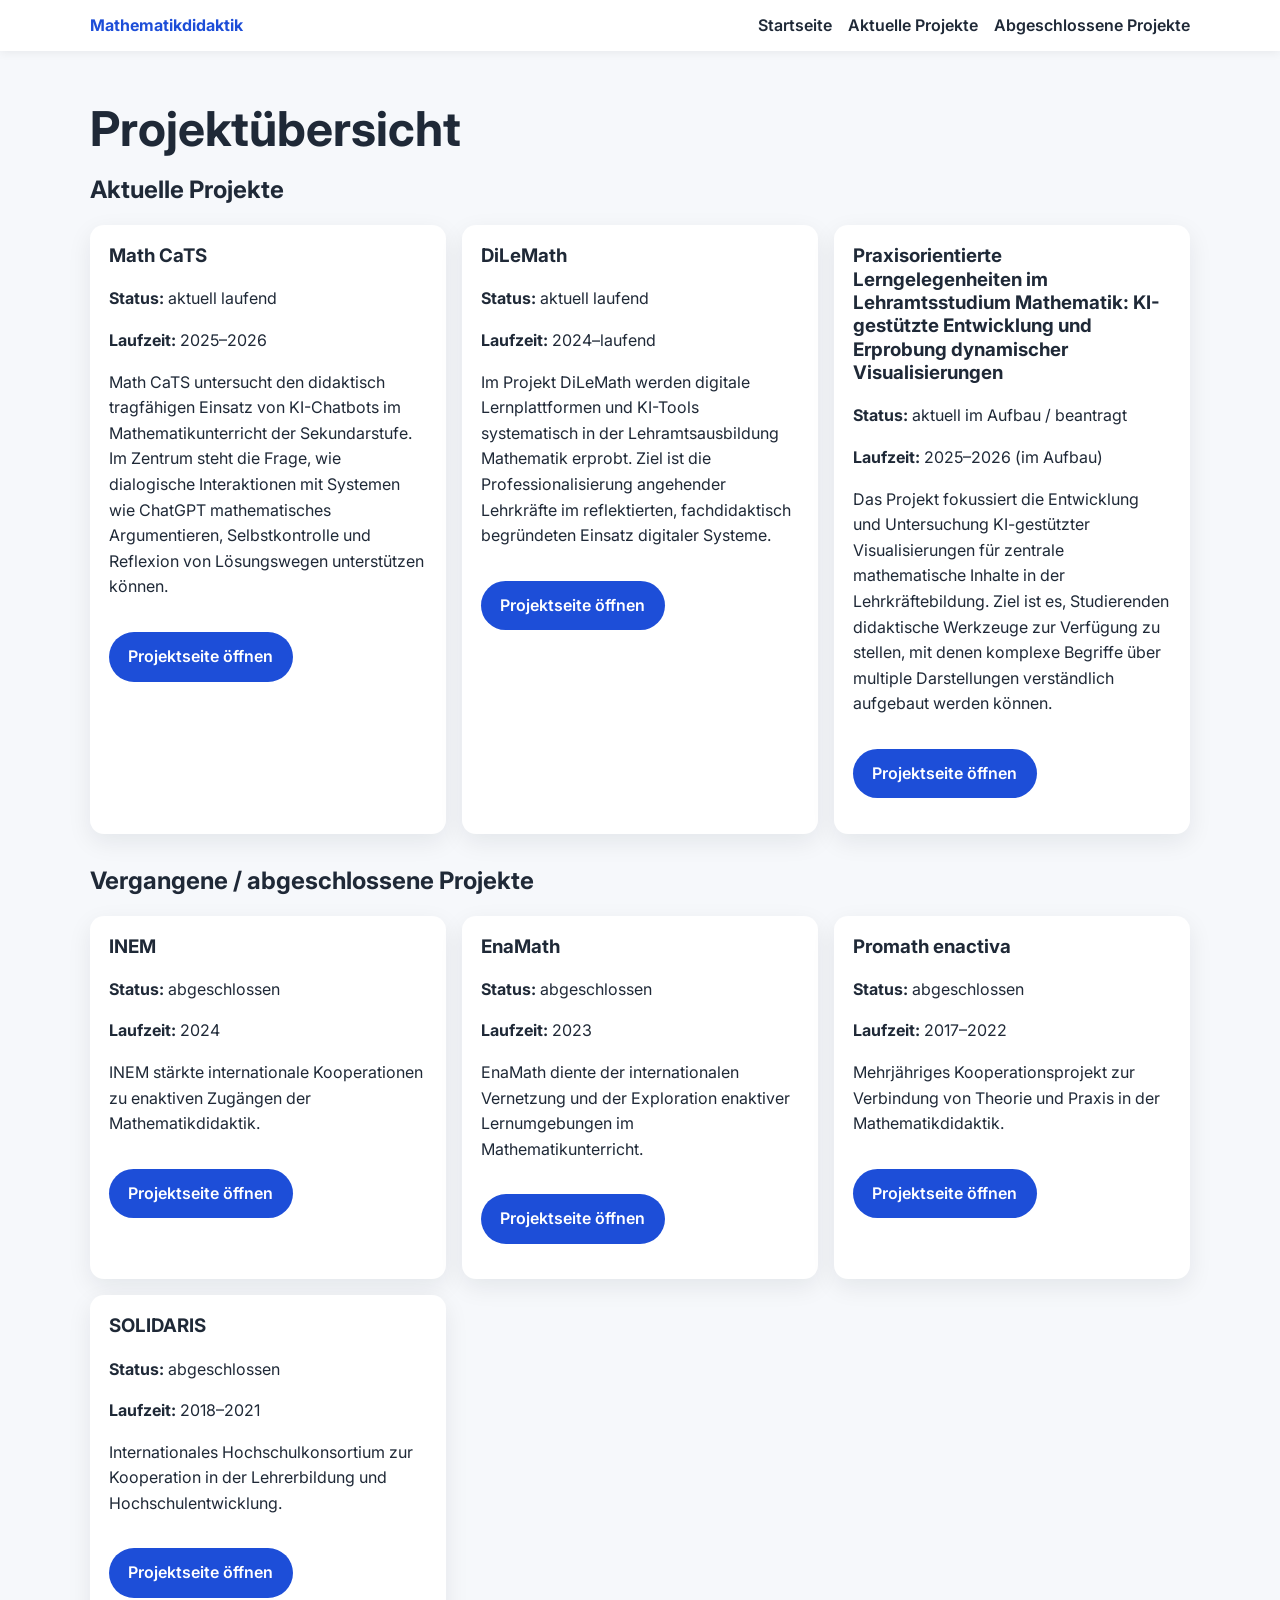
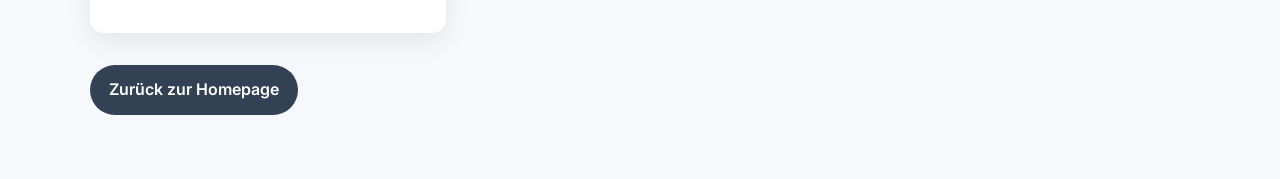
==== projects.html @ 08a0858c "Strukturiere Projekte in eigene Seiten mit verbesserter Navigation" ====
<!DOCTYPE html>
<html lang="de">
  <head>
    <meta charset="UTF-8" />
    <meta name="viewport" content="width=device-width, initial-scale=1.0" />
    <title>Projektübersicht | Dr. Valentin Katter</title>
    <link rel="preconnect" href="https://fonts.googleapis.com" />
    <link rel="preconnect" href="https://fonts.gstatic.com" crossorigin />
    <link href="https://fonts.googleapis.com/css2?family=Inter:wght@400;600;700&display=swap" rel="stylesheet" />
    <link rel="stylesheet" href="styles.css" />
  </head>
  <body>
    <header class="site-header">
      <div class="container nav-wrap">
        <div class="brand">Mathematikdidaktik</div>
        <nav>
          <ul class="nav-links">
            <li><a href="index.html">Startseite</a></li>
            <li><a href="#aktuell">Aktuelle Projekte</a></li>
            <li><a href="#abgeschlossen">Abgeschlossene Projekte</a></li>
          </ul>
        </nav>
      </div>
    </header>

    <main class="section">
      <div class="container">
        <h1>Projektübersicht</h1>
        <h2 id="aktuell">Aktuelle Projekte</h2>
        <div class="card-grid">
            <article class="card">
              <h3>Math CaTS</h3>
              <p><strong>Status:</strong> aktuell laufend</p>
              <p><strong>Laufzeit:</strong> 2025–2026</p>
              <p>Math CaTS untersucht den didaktisch tragfähigen Einsatz von KI-Chatbots im Mathematikunterricht der Sekundarstufe. Im Zentrum steht die Frage, wie dialogische Interaktionen mit Systemen wie ChatGPT mathematisches Argumentieren, Selbstkontrolle und Reflexion von Lösungswegen unterstützen können.</p>
              <p><a class="btn" href="projects/math-cats.html">Projektseite öffnen</a></p>
            </article>

            <article class="card">
              <h3>DiLeMath</h3>
              <p><strong>Status:</strong> aktuell laufend</p>
              <p><strong>Laufzeit:</strong> 2024–laufend</p>
              <p>Im Projekt DiLeMath werden digitale Lernplattformen und KI-Tools systematisch in der Lehramtsausbildung Mathematik erprobt. Ziel ist die Professionalisierung angehender Lehrkräfte im reflektierten, fachdidaktisch begründeten Einsatz digitaler Systeme.</p>
              <p><a class="btn" href="projects/dilemath.html">Projektseite öffnen</a></p>
            </article>

            <article class="card">
              <h3>Praxisorientierte Lerngelegenheiten im Lehramtsstudium Mathematik: KI-gestützte Entwicklung und Erprobung dynamischer Visualisierungen</h3>
              <p><strong>Status:</strong> aktuell im Aufbau / beantragt</p>
              <p><strong>Laufzeit:</strong> 2025–2026 (im Aufbau)</p>
              <p>Das Projekt fokussiert die Entwicklung und Untersuchung KI-gestützter Visualisierungen für zentrale mathematische Inhalte in der Lehrkräftebildung. Ziel ist es, Studierenden didaktische Werkzeuge zur Verfügung zu stellen, mit denen komplexe Begriffe über multiple Darstellungen verständlich aufgebaut werden können.</p>
              <p><a class="btn" href="projects/qf-visualisierung.html">Projektseite öffnen</a></p>
            </article>
        </div>

        <h2 id="abgeschlossen" class="section-subtitle">Vergangene / abgeschlossene Projekte</h2>
        <div class="card-grid">

            <article class="card">
              <h3>INEM</h3>
              <p><strong>Status:</strong> abgeschlossen</p>
              <p><strong>Laufzeit:</strong> 2024</p>
              <p>INEM stärkte internationale Kooperationen zu enaktiven Zugängen der Mathematikdidaktik.</p>
              <p><a class="btn" href="projects/inem.html">Projektseite öffnen</a></p>
            </article>

            <article class="card">
              <h3>EnaMath</h3>
              <p><strong>Status:</strong> abgeschlossen</p>
              <p><strong>Laufzeit:</strong> 2023</p>
              <p>EnaMath diente der internationalen Vernetzung und der Exploration enaktiver Lernumgebungen im Mathematikunterricht.</p>
              <p><a class="btn" href="projects/enamath.html">Projektseite öffnen</a></p>
            </article>

            <article class="card">
              <h3>Promath enactiva</h3>
              <p><strong>Status:</strong> abgeschlossen</p>
              <p><strong>Laufzeit:</strong> 2017–2022</p>
              <p>Mehrjähriges Kooperationsprojekt zur Verbindung von Theorie und Praxis in der Mathematikdidaktik.</p>
              <p><a class="btn" href="projects/promath-enactiva.html">Projektseite öffnen</a></p>
            </article>

            <article class="card">
              <h3>SOLIDARIS</h3>
              <p><strong>Status:</strong> abgeschlossen</p>
              <p><strong>Laufzeit:</strong> 2018–2021</p>
              <p>Internationales Hochschulkonsortium zur Kooperation in der Lehrerbildung und Hochschulentwicklung.</p>
              <p><a class="btn" href="projects/solidaris.html">Projektseite öffnen</a></p>
            </article>
        </div>
        <p><a class="btn btn-secondary" href="index.html#projekte">Zurück zur Homepage</a></p>
      </div>
    </main>
  </body>
</html>
---- styles.css ----
:root {
  --bg: #f6f8fb;
  --text: #1f2937;
  --primary: #1d4ed8;
  --card: #ffffff;
  --muted: #4b5563;
}

* {
  box-sizing: border-box;
}

body {
  margin: 0;
  font-family: "Inter", system-ui, -apple-system, BlinkMacSystemFont, "Segoe UI", sans-serif;
  line-height: 1.6;
  color: var(--text);
  background: var(--bg);
}

.container {
  width: min(1100px, 92%);
  margin: 0 auto;
}

.site-header {
  position: sticky;
  top: 0;
  background: #fff;
  box-shadow: 0 1px 10px rgba(0, 0, 0, 0.07);
  z-index: 10;
}

.nav-wrap {
  display: flex;
  justify-content: space-between;
  align-items: center;
  padding: 0.8rem 0;
}

.brand {
  font-weight: 700;
  color: var(--primary);
}

.nav-links {
  list-style: none;
  display: flex;
  gap: 1rem;
  margin: 0;
  padding: 0;
}

.nav-links a {
  text-decoration: none;
  color: var(--text);
  font-weight: 600;
}

.hero {
  padding: 4rem 0 3rem;
  background: linear-gradient(135deg, #dbeafe 0%, #eff6ff 60%, #f8fafc 100%);
}

.hero-grid {
  display: grid;
  grid-template-columns: 1.5fr 1fr;
  gap: 2rem;
  align-items: center;
}

.tag {
  color: var(--primary);
  font-weight: 700;
  margin-bottom: 0.5rem;
}

h1,
h2,
h3,
h4 {
  line-height: 1.25;
  margin-top: 0;
}

h1 {
  font-size: clamp(2rem, 4vw, 3rem);
  margin-bottom: 1rem;
}

.hero-card,
.card,
.member {
  background: var(--card);
  border-radius: 14px;
  padding: 1.2rem;
  box-shadow: 0 8px 24px rgba(15, 23, 42, 0.08);
}

.hero-card ul {
  margin: 0;
  padding-left: 1.2rem;
}

.portrait {
  width: 180px;
  height: 180px;
  border-radius: 50%;
  object-fit: cover;
  object-position: center top;
  border: 4px solid #dbeafe;
  display: block;
  margin: 0 auto 1rem;
}

.btn {
  display: inline-block;
  margin-top: 1rem;
  text-decoration: none;
  background: var(--primary);
  color: white;
  font-weight: 600;
  padding: 0.75rem 1.2rem;
  border-radius: 999px;
}

.btn-secondary {
  background: #334155;
}

.section {
  padding: 3rem 0;
}

.alt {
  background: #eef2ff;
}

.card-grid,
.team-grid {
  display: grid;
  grid-template-columns: repeat(3, minmax(0, 1fr));
  gap: 1rem;
}

.detail-card {
  margin-bottom: 1rem;
}

.section-subtitle {
  margin-top: 2rem;
}

.list {
  padding-left: 1.2rem;
}

.publication-list li {
  margin-bottom: 0.55rem;
}

.site-footer {
  background: #111827;
  color: #e5e7eb;
  text-align: center;
  padding: 1.2rem 0;
}

@media (max-width: 900px) {
  .hero-grid,
  .card-grid,
  .team-grid,
  .project-layout {
    grid-template-columns: 1fr;
  }

  .nav-links {
    flex-wrap: wrap;
    justify-content: flex-end;
  }
}


.project-layout {
  display: grid;
  grid-template-columns: 320px 1fr;
  gap: 1rem;
  align-items: start;
}

.project-sidebar {
  position: sticky;
  top: 5.5rem;
}

.compact-list {
  margin: 0;
  padding-left: 1rem;
}

.compact-list li {
  margin-bottom: 0.5rem;
}

.compact-list a {
  color: var(--text);
  text-decoration: none;
}

.compact-list a:hover {
  text-decoration: underline;
}

.project-content h1 {
  font-size: clamp(1.6rem, 3vw, 2.2rem);
}
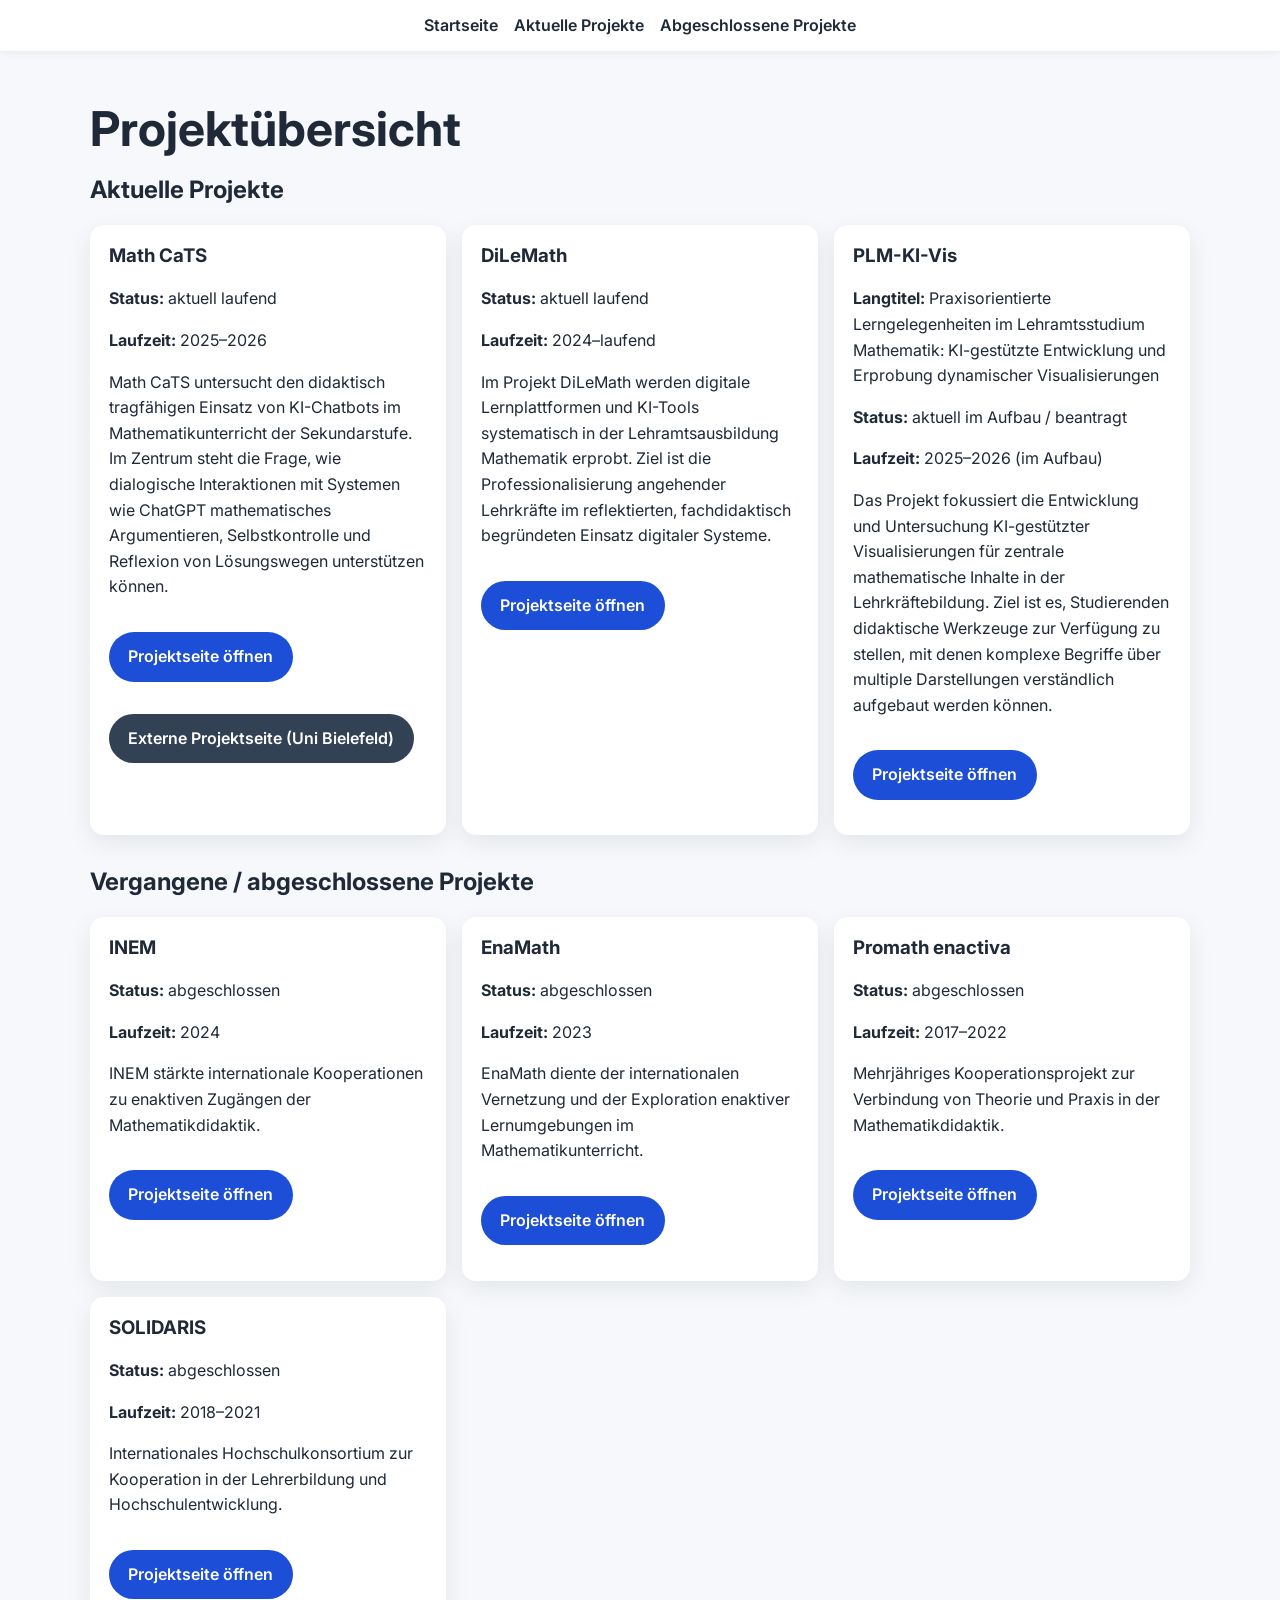
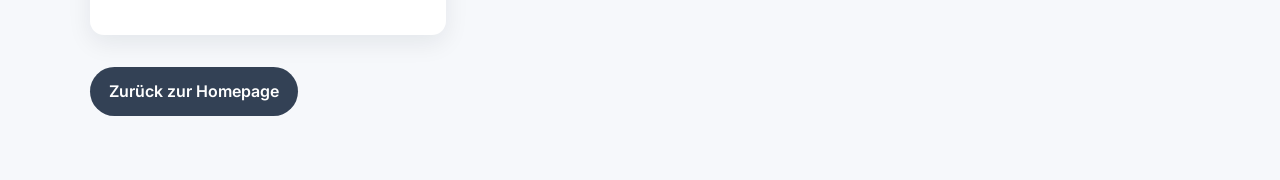
==== commit f9aee52b: "Aktualisiere Lehrveranstaltungen und Projektnavigation" ====
--- a/projects.html
+++ b/projects.html
@@ -12,7 +12,6 @@
   <body>
     <header class="site-header">
       <div class="container nav-wrap">
-        <div class="brand">Mathematikdidaktik</div>
         <nav>
           <ul class="nav-links">
             <li><a href="index.html">Startseite</a></li>
@@ -34,6 +33,7 @@
               <p><strong>Laufzeit:</strong> 2025–2026</p>
               <p>Math CaTS untersucht den didaktisch tragfähigen Einsatz von KI-Chatbots im Mathematikunterricht der Sekundarstufe. Im Zentrum steht die Frage, wie dialogische Interaktionen mit Systemen wie ChatGPT mathematisches Argumentieren, Selbstkontrolle und Reflexion von Lösungswegen unterstützen können.</p>
               <p><a class="btn" href="projects/math-cats.html">Projektseite öffnen</a></p>
+              <p><a class="btn btn-secondary" href="https://www.uni-bielefeld.de/fakultaeten/psychologie/abteilung/arbeitseinheiten/16/projekte/laufende/cats/" target="_blank" rel="noopener noreferrer">Externe Projektseite (Uni Bielefeld)</a></p>
             </article>
 
             <article class="card">
@@ -45,7 +45,8 @@
             </article>
 
             <article class="card">
-              <h3>Praxisorientierte Lerngelegenheiten im Lehramtsstudium Mathematik: KI-gestützte Entwicklung und Erprobung dynamischer Visualisierungen</h3>
+              <h3>PLM-KI-Vis</h3>
+              <p><strong>Langtitel:</strong> Praxisorientierte Lerngelegenheiten im Lehramtsstudium Mathematik: KI-gestützte Entwicklung und Erprobung dynamischer Visualisierungen</p>
               <p><strong>Status:</strong> aktuell im Aufbau / beantragt</p>
               <p><strong>Laufzeit:</strong> 2025–2026 (im Aufbau)</p>
               <p>Das Projekt fokussiert die Entwicklung und Untersuchung KI-gestützter Visualisierungen für zentrale mathematische Inhalte in der Lehrkräftebildung. Ziel ist es, Studierenden didaktische Werkzeuge zur Verfügung zu stellen, mit denen komplexe Begriffe über multiple Darstellungen verständlich aufgebaut werden können.</p>
--- a/styles.css
+++ b/styles.css
@@ -10,6 +10,10 @@
   box-sizing: border-box;
 }
 
+html {
+  scroll-padding-top: 5.5rem;
+}
+
 body {
   margin: 0;
   font-family: "Inter", system-ui, -apple-system, BlinkMacSystemFont, "Segoe UI", sans-serif;
@@ -33,14 +37,9 @@
 
 .nav-wrap {
   display: flex;
-  justify-content: space-between;
+  justify-content: center;
   align-items: center;
   padding: 0.8rem 0;
-}
-
-.brand {
-  font-weight: 700;
-  color: var(--primary);
 }
 
 .nav-links {
@@ -49,6 +48,7 @@
   gap: 1rem;
   margin: 0;
   padding: 0;
+  justify-content: center;
 }
 
 .nav-links a {
@@ -130,6 +130,36 @@
 
 .section {
   padding: 3rem 0;
+  scroll-margin-top: 5.5rem;
+}
+
+.table-wrap {
+  overflow-x: auto;
+}
+
+.cv-table {
+  width: 100%;
+  border-collapse: collapse;
+  background: var(--card);
+  border-radius: 14px;
+  overflow: hidden;
+  box-shadow: 0 8px 24px rgba(15, 23, 42, 0.08);
+}
+
+.cv-table th,
+.cv-table td {
+  text-align: left;
+  padding: 0.9rem 1rem;
+  border-bottom: 1px solid #e5e7eb;
+  vertical-align: top;
+}
+
+.cv-table th {
+  background: #dbeafe;
+}
+
+.cv-table tbody tr:last-child td {
+  border-bottom: none;
 }
 
 .alt {
@@ -176,7 +206,34 @@
 
   .nav-links {
     flex-wrap: wrap;
-    justify-content: flex-end;
+    justify-content: center;
+    gap: 0.55rem 0.9rem;
+    font-size: 0.95rem;
+  }
+}
+
+@media (max-width: 640px) {
+  html {
+    scroll-padding-top: 7.75rem;
+  }
+
+  .section {
+    scroll-margin-top: 7.75rem;
+  }
+
+  .nav-wrap {
+    padding: 0.6rem 0;
+  }
+
+  .nav-links {
+    font-size: 0.88rem;
+    gap: 0.45rem 0.7rem;
+  }
+
+  .cv-table th,
+  .cv-table td {
+    padding: 0.7rem 0.75rem;
+    font-size: 0.92rem;
   }
 }
 
@@ -198,6 +255,12 @@
   padding-left: 1rem;
 }
 
+.sidebar-heading {
+  margin: 1rem 0 0.35rem;
+  font-weight: 700;
+  color: var(--muted);
+}
+
 .compact-list li {
   margin-bottom: 0.5rem;
 }
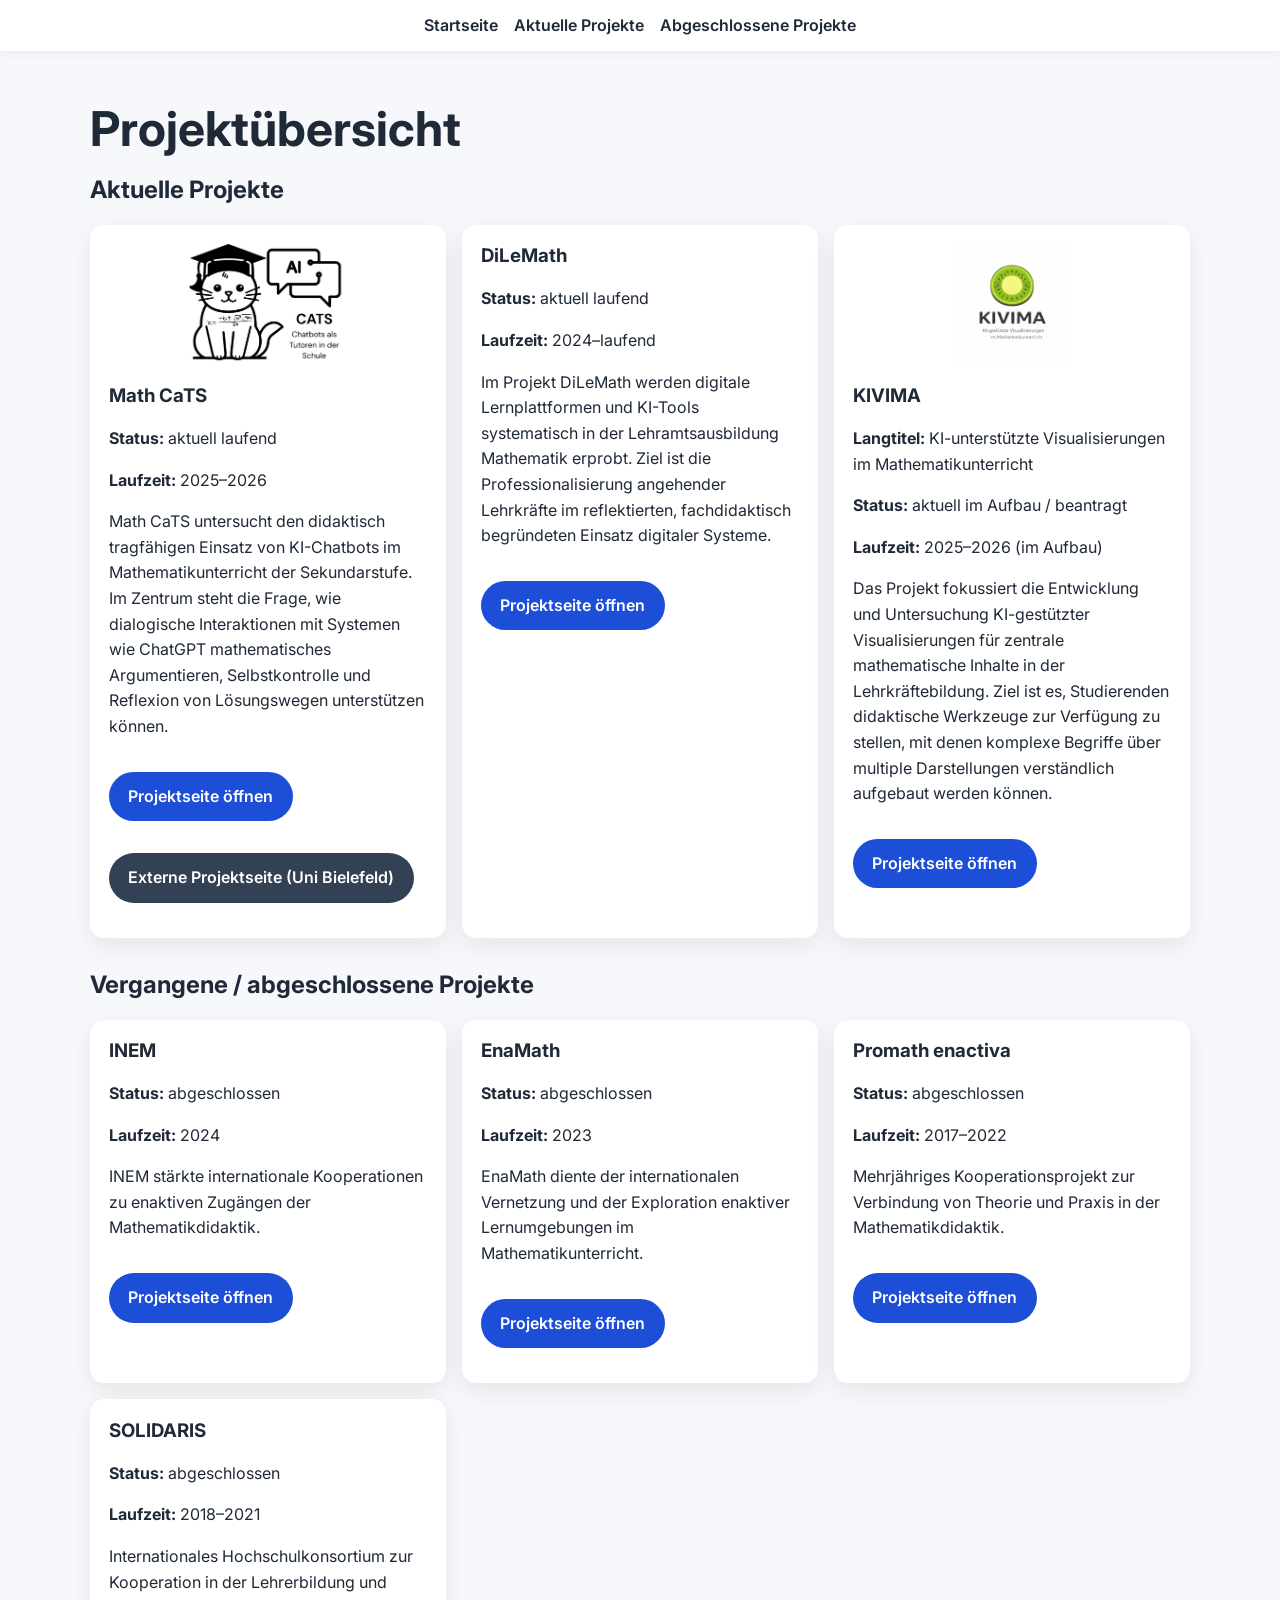
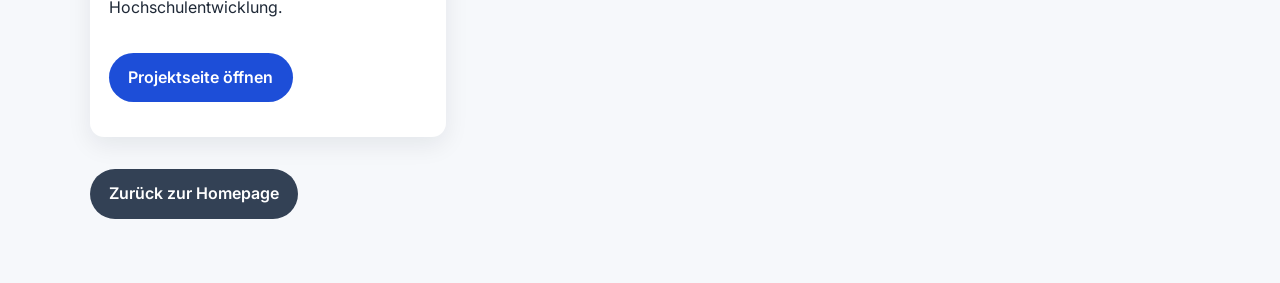
==== commit 0ad10f0f: "Remove added binary logo file and reuse existing Kivima_Logo asset" ====
--- a/projects.html
+++ b/projects.html
@@ -28,6 +28,7 @@
         <h2 id="aktuell">Aktuelle Projekte</h2>
         <div class="card-grid">
             <article class="card">
+              <img class="project-logo" src="projects/Math_CaTS/CATS_Logo.jpg" alt="Math CaTS Logo" />
               <h3>Math CaTS</h3>
               <p><strong>Status:</strong> aktuell laufend</p>
               <p><strong>Laufzeit:</strong> 2025–2026</p>
@@ -45,8 +46,9 @@
             </article>
 
             <article class="card">
-              <h3>PLM-KI-Vis</h3>
-              <p><strong>Langtitel:</strong> Praxisorientierte Lerngelegenheiten im Lehramtsstudium Mathematik: KI-gestützte Entwicklung und Erprobung dynamischer Visualisierungen</p>
+              <img class="project-logo" src="Kivima_Logo" alt="KIVIMA Logo" />
+              <h3>KIVIMA</h3>
+              <p><strong>Langtitel:</strong> KI-unterstützte Visualisierungen im Mathematikunterricht</p>
               <p><strong>Status:</strong> aktuell im Aufbau / beantragt</p>
               <p><strong>Laufzeit:</strong> 2025–2026 (im Aufbau)</p>
               <p>Das Projekt fokussiert die Entwicklung und Untersuchung KI-gestützter Visualisierungen für zentrale mathematische Inhalte in der Lehrkräftebildung. Ziel ist es, Studierenden didaktische Werkzeuge zur Verfügung zu stellen, mit denen komplexe Begriffe über multiple Darstellungen verständlich aufgebaut werden können.</p>
--- a/styles.css
+++ b/styles.css
@@ -177,6 +177,20 @@
   margin-bottom: 1rem;
 }
 
+.project-logo {
+  width: 100%;
+  max-height: 120px;
+  object-fit: contain;
+  border-radius: 10px;
+  background: #fff;
+  margin-bottom: 0.75rem;
+}
+
+.project-logo-large {
+  max-width: 380px;
+  max-height: 200px;
+}
+
 .section-subtitle {
   margin-top: 2rem;
 }
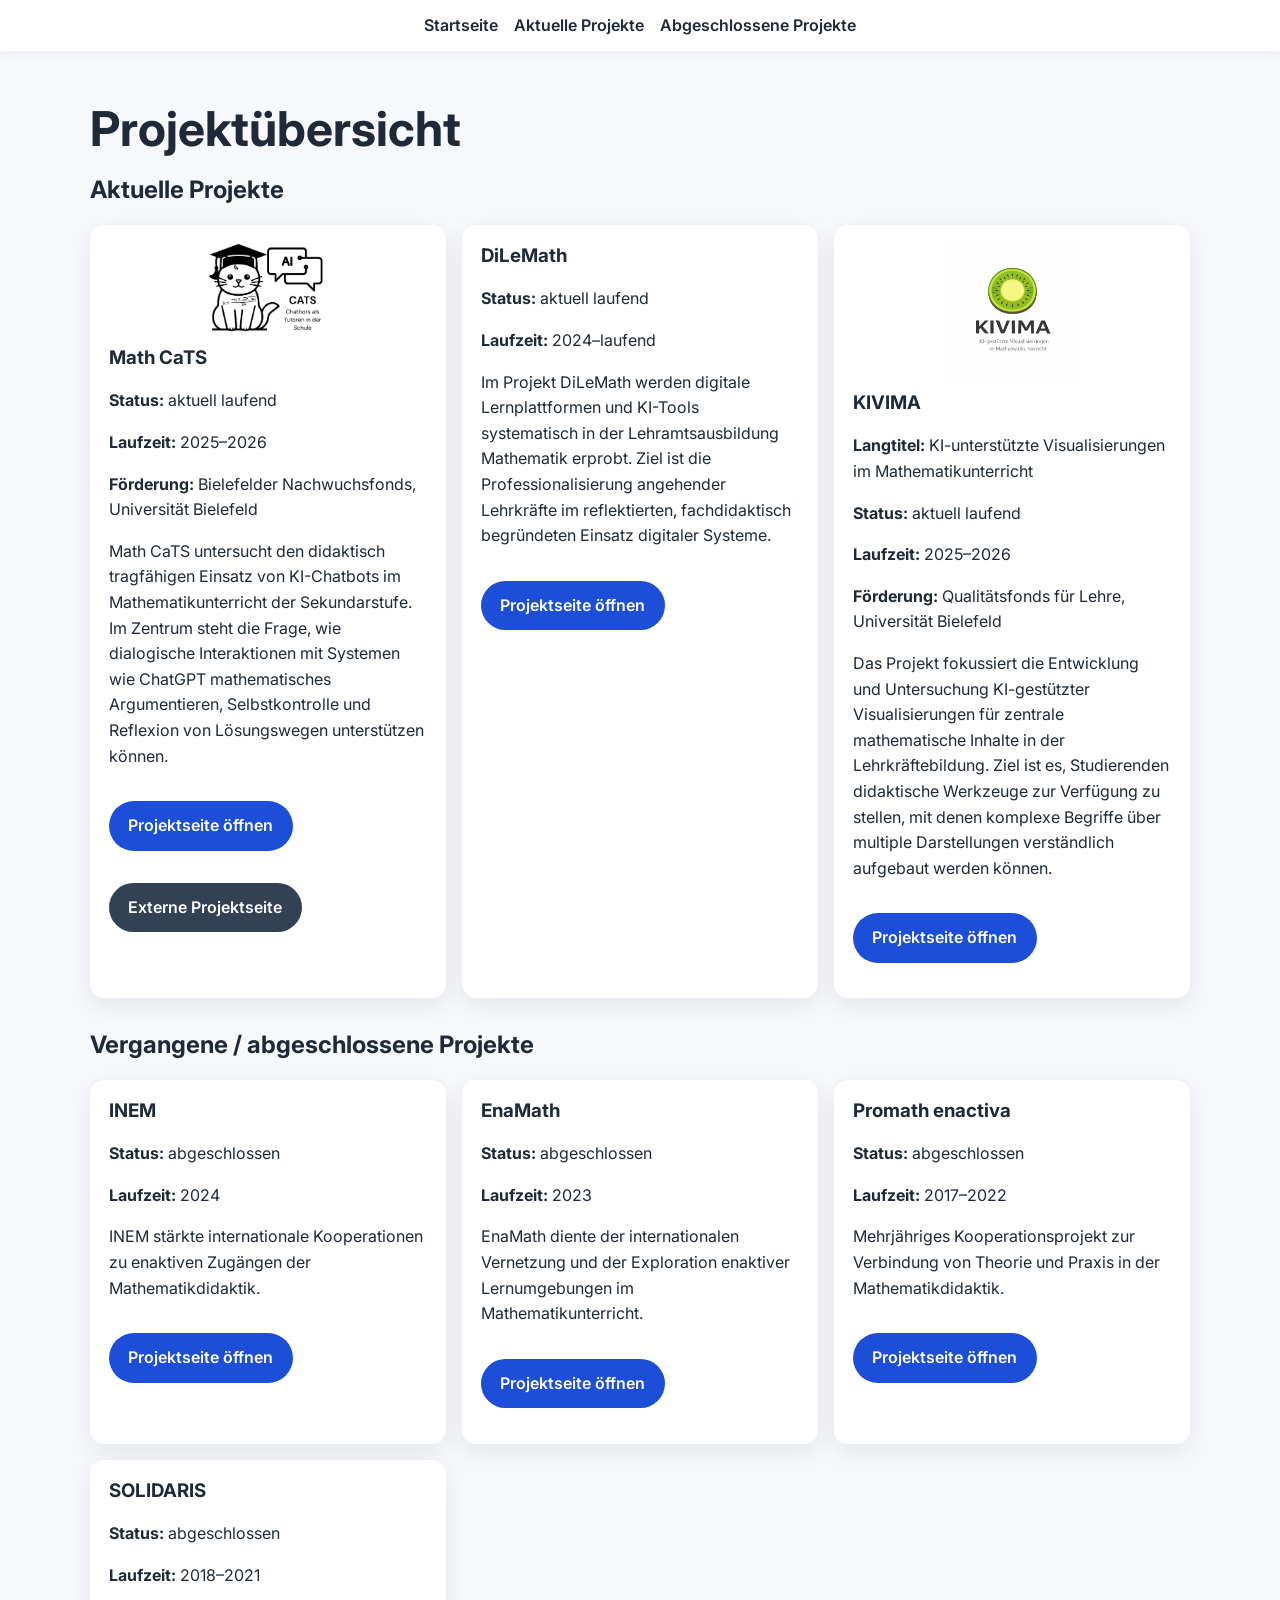
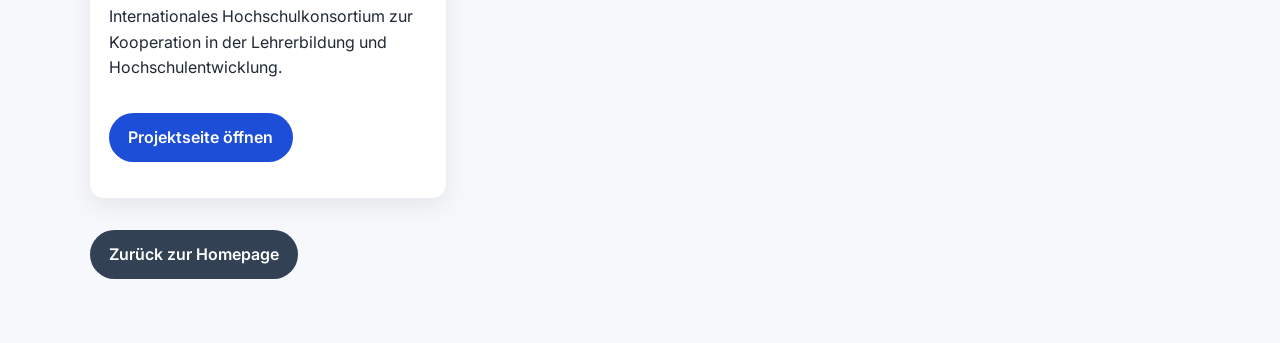
==== commit 6542e145: "Überarbeite Projektseiten und Profilangaben" ====
--- a/projects.html
+++ b/projects.html
@@ -32,9 +32,10 @@
               <h3>Math CaTS</h3>
               <p><strong>Status:</strong> aktuell laufend</p>
               <p><strong>Laufzeit:</strong> 2025–2026</p>
+              <p><strong>Förderung:</strong> Bielefelder Nachwuchsfonds, Universität Bielefeld</p>
               <p>Math CaTS untersucht den didaktisch tragfähigen Einsatz von KI-Chatbots im Mathematikunterricht der Sekundarstufe. Im Zentrum steht die Frage, wie dialogische Interaktionen mit Systemen wie ChatGPT mathematisches Argumentieren, Selbstkontrolle und Reflexion von Lösungswegen unterstützen können.</p>
               <p><a class="btn" href="projects/math-cats.html">Projektseite öffnen</a></p>
-              <p><a class="btn btn-secondary" href="https://www.uni-bielefeld.de/fakultaeten/psychologie/abteilung/arbeitseinheiten/16/projekte/laufende/cats/" target="_blank" rel="noopener noreferrer">Externe Projektseite (Uni Bielefeld)</a></p>
+              <p><a class="btn btn-secondary" href="https://trompetenmann-arch.github.io/vkatter/projects/math-cats.html" target="_blank" rel="noopener noreferrer">Externe Projektseite</a></p>
             </article>
 
             <article class="card">
@@ -46,11 +47,12 @@
             </article>
 
             <article class="card">
-              <img class="project-logo" src="Kivima_Logo" alt="KIVIMA Logo" />
+              <img class="project-logo kivima-logo" src="Kivima_Logo" alt="KIVIMA Logo" />
               <h3>KIVIMA</h3>
               <p><strong>Langtitel:</strong> KI-unterstützte Visualisierungen im Mathematikunterricht</p>
-              <p><strong>Status:</strong> aktuell im Aufbau / beantragt</p>
-              <p><strong>Laufzeit:</strong> 2025–2026 (im Aufbau)</p>
+              <p><strong>Status:</strong> aktuell laufend</p>
+              <p><strong>Laufzeit:</strong> 2025–2026</p>
+              <p><strong>Förderung:</strong> Qualitätsfonds für Lehre, Universität Bielefeld</p>
               <p>Das Projekt fokussiert die Entwicklung und Untersuchung KI-gestützter Visualisierungen für zentrale mathematische Inhalte in der Lehrkräftebildung. Ziel ist es, Studierenden didaktische Werkzeuge zur Verfügung zu stellen, mit denen komplexe Begriffe über multiple Darstellungen verständlich aufgebaut werden können.</p>
               <p><a class="btn" href="projects/qf-visualisierung.html">Projektseite öffnen</a></p>
             </article>
--- a/styles.css
+++ b/styles.css
@@ -178,17 +178,30 @@
 }
 
 .project-logo {
-  width: 100%;
-  max-height: 120px;
+  display: block;
+  width: min(100%, 180px);
+  max-height: 90px;
   object-fit: contain;
   border-radius: 10px;
   background: #fff;
-  margin-bottom: 0.75rem;
+  margin: 0 auto 0.75rem;
 }
 
 .project-logo-large {
-  max-width: 380px;
-  max-height: 200px;
+  width: min(100%, 280px);
+  max-height: 130px;
+  margin-bottom: 1rem;
+}
+
+
+.kivima-logo {
+  width: min(100%, 270px);
+  max-height: 135px;
+}
+
+.project-logo-large.kivima-logo {
+  width: min(100%, 420px);
+  max-height: 195px;
 }
 
 .section-subtitle {
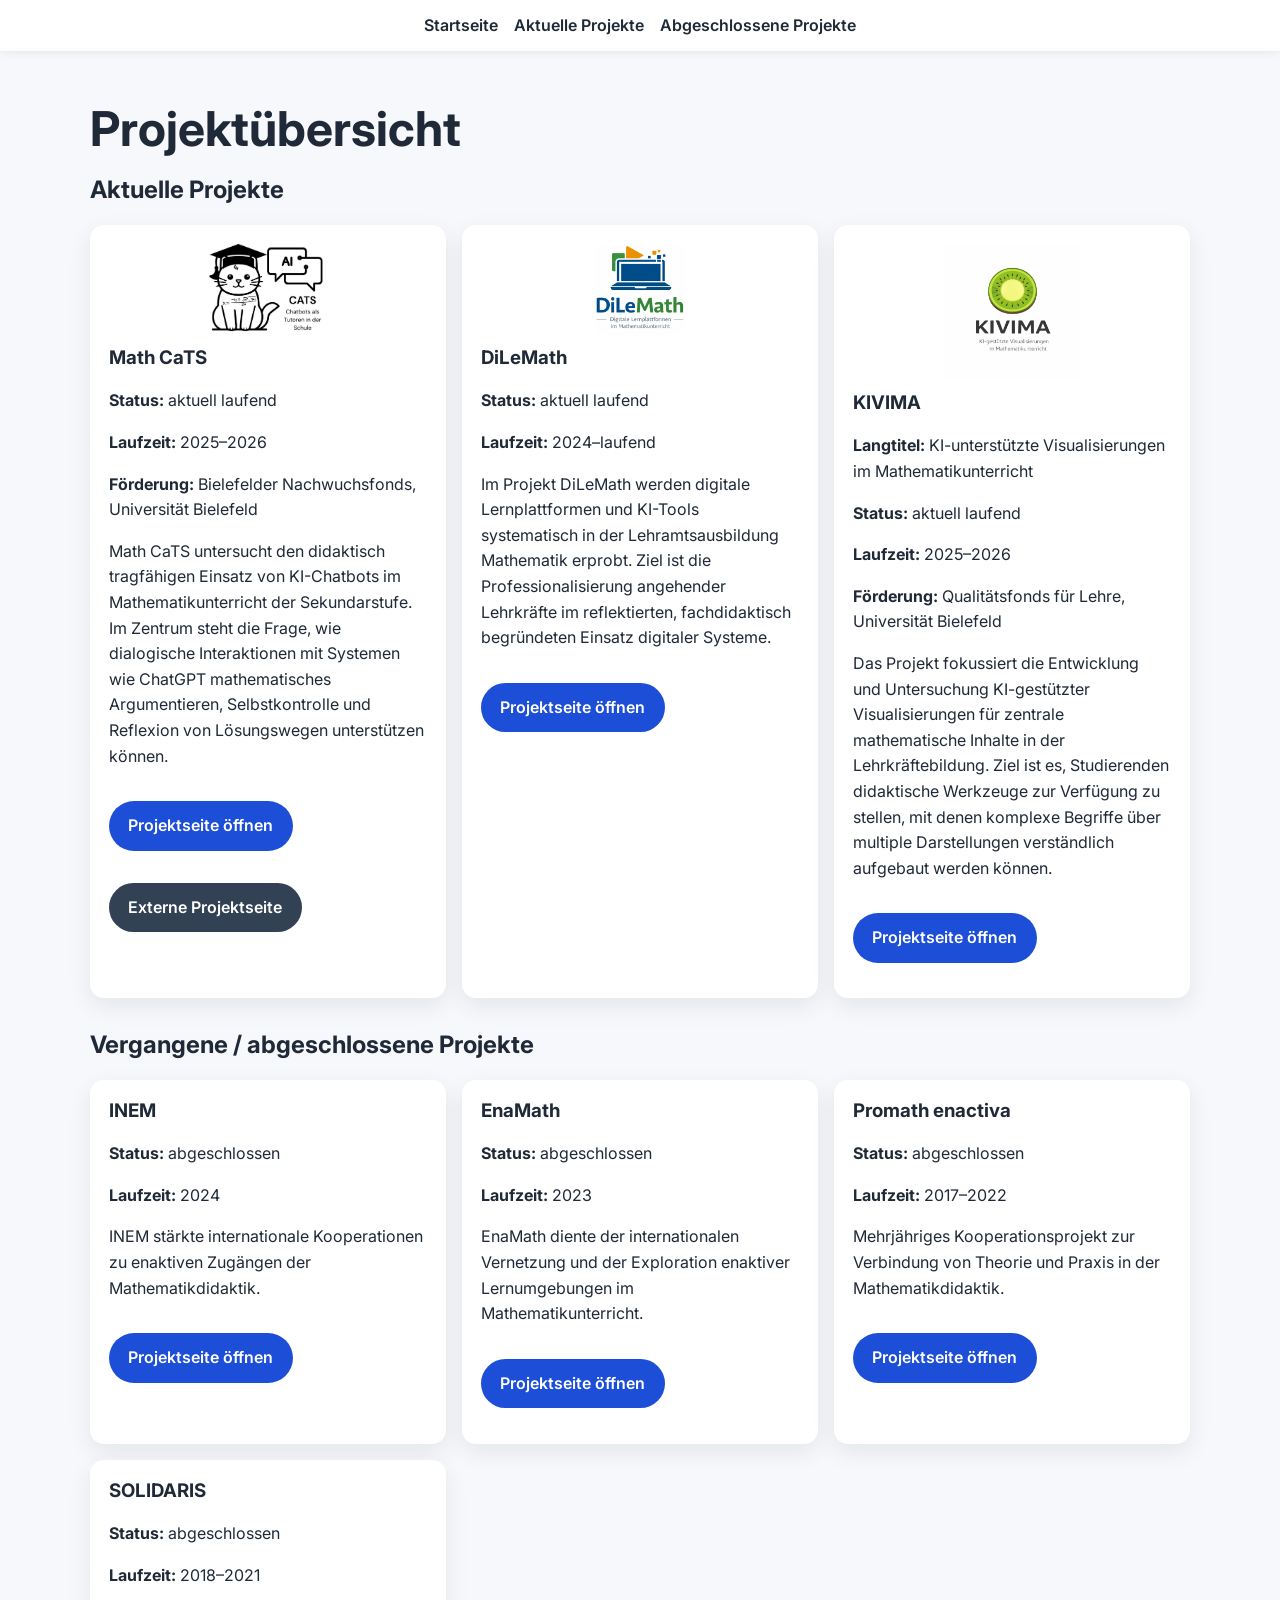
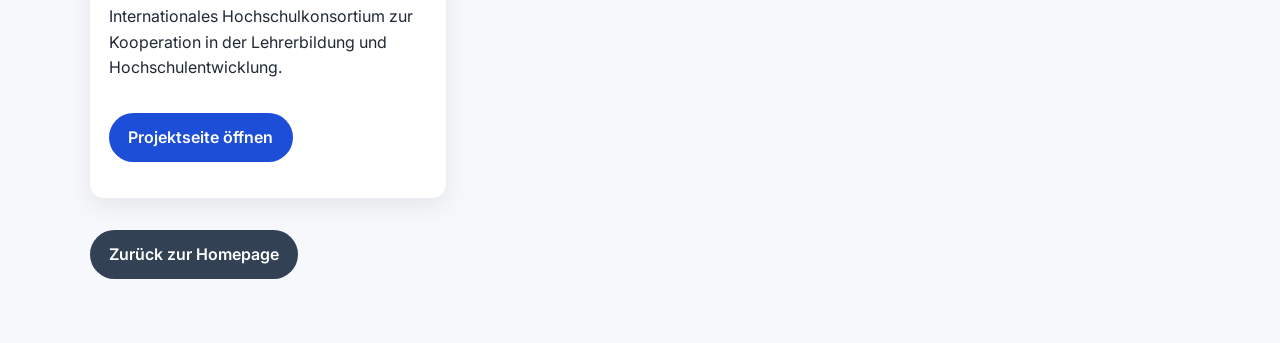
==== commit ce2745e2: "Add DiLeMath logos to project cards and detail page" ====
--- a/projects.html
+++ b/projects.html
@@ -39,6 +39,7 @@
             </article>
 
             <article class="card">
+              <img class="project-logo" src="projects/DiLeMath-Logo.png" alt="DiLeMath Logo" />
               <h3>DiLeMath</h3>
               <p><strong>Status:</strong> aktuell laufend</p>
               <p><strong>Laufzeit:</strong> 2024–laufend</p>
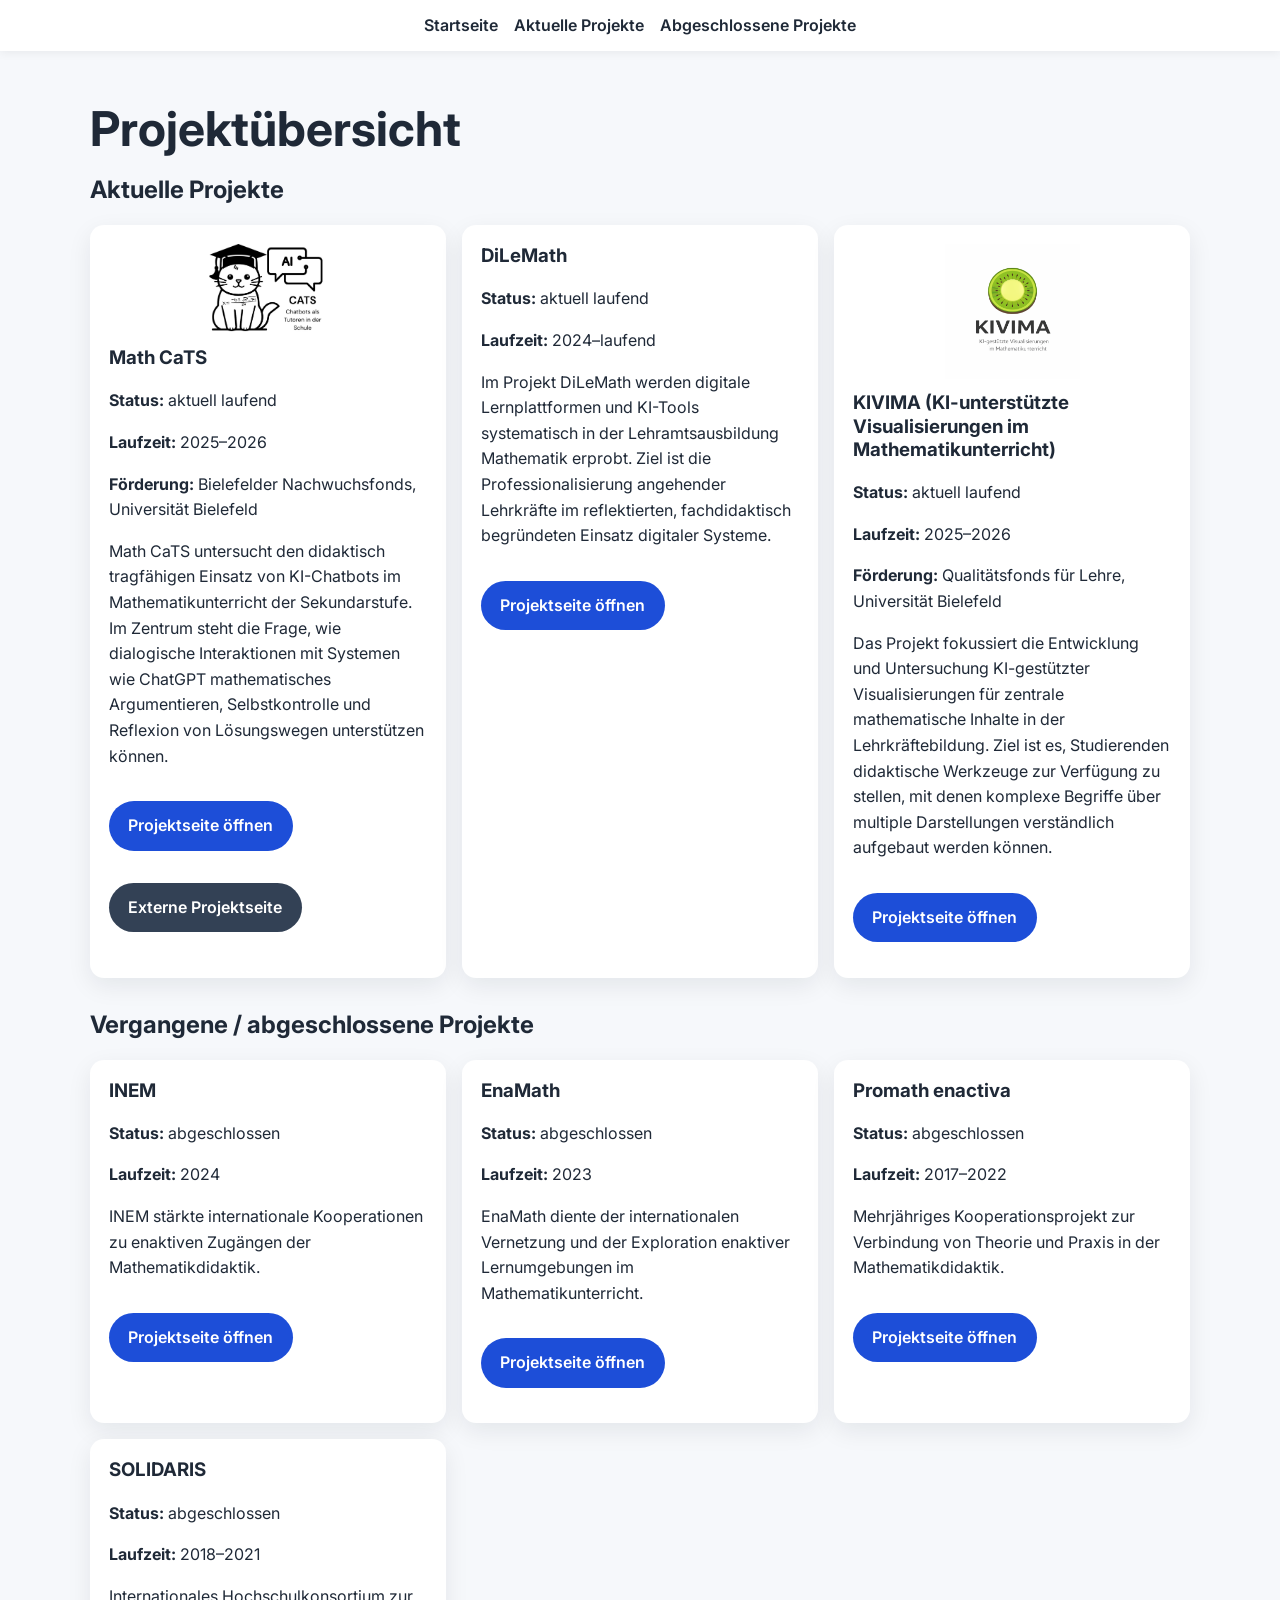
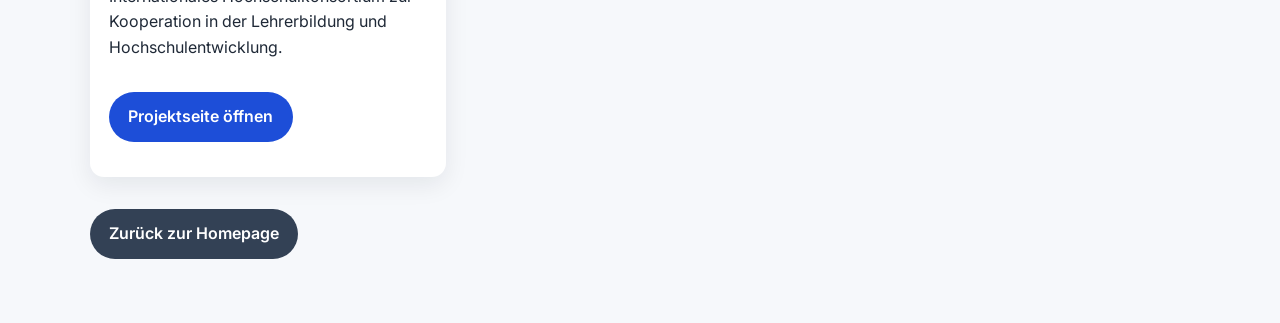
==== commit a7b5f79b: "Update KIVIMA headings and remove long-title lines" ====
--- a/projects.html
+++ b/projects.html
@@ -39,7 +39,6 @@
             </article>
 
             <article class="card">
-              <img class="project-logo" src="projects/DiLeMath-Logo.png" alt="DiLeMath Logo" />
               <h3>DiLeMath</h3>
               <p><strong>Status:</strong> aktuell laufend</p>
               <p><strong>Laufzeit:</strong> 2024–laufend</p>
@@ -49,8 +48,7 @@
 
             <article class="card">
               <img class="project-logo kivima-logo" src="Kivima_Logo" alt="KIVIMA Logo" />
-              <h3>KIVIMA</h3>
-              <p><strong>Langtitel:</strong> KI-unterstützte Visualisierungen im Mathematikunterricht</p>
+              <h3>KIVIMA (<strong>KI</strong>-unterstützte <strong>Vi</strong>sualisierungen im <strong>Ma</strong>thematikunterricht)</h3>
               <p><strong>Status:</strong> aktuell laufend</p>
               <p><strong>Laufzeit:</strong> 2025–2026</p>
               <p><strong>Förderung:</strong> Qualitätsfonds für Lehre, Universität Bielefeld</p>
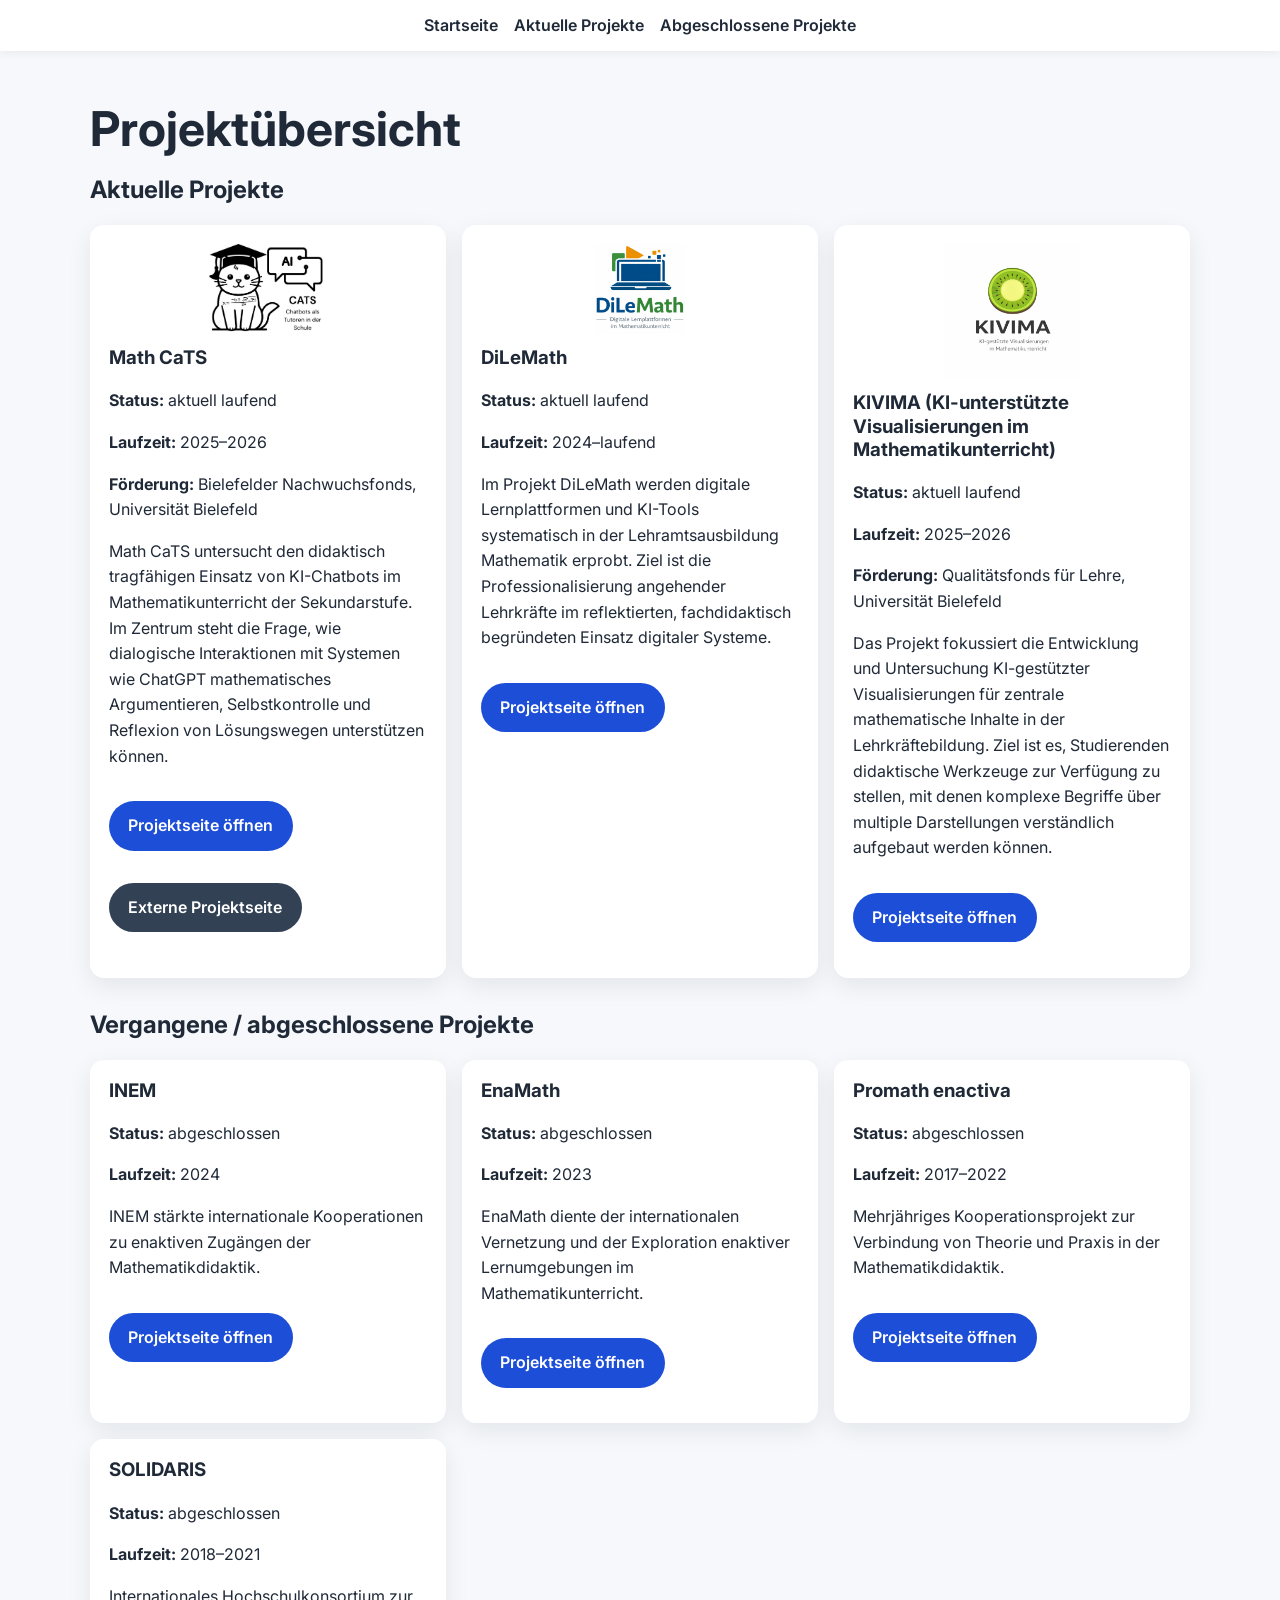
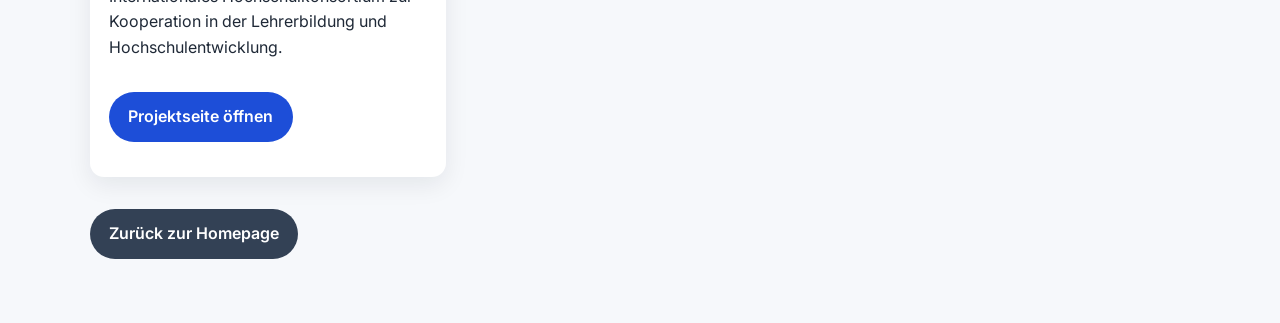
==== commit a8708056: "Merge pull request #12 from trompetenmann-arch/codex/add-dilemath-logo-to-html-files Add DiLeMath lo" ====
--- a/projects.html
+++ b/projects.html
@@ -39,6 +39,7 @@
             </article>
 
             <article class="card">
+              <img class="project-logo" src="projects/DiLeMath-Logo.png" alt="DiLeMath Logo" />
               <h3>DiLeMath</h3>
               <p><strong>Status:</strong> aktuell laufend</p>
               <p><strong>Laufzeit:</strong> 2024–laufend</p>
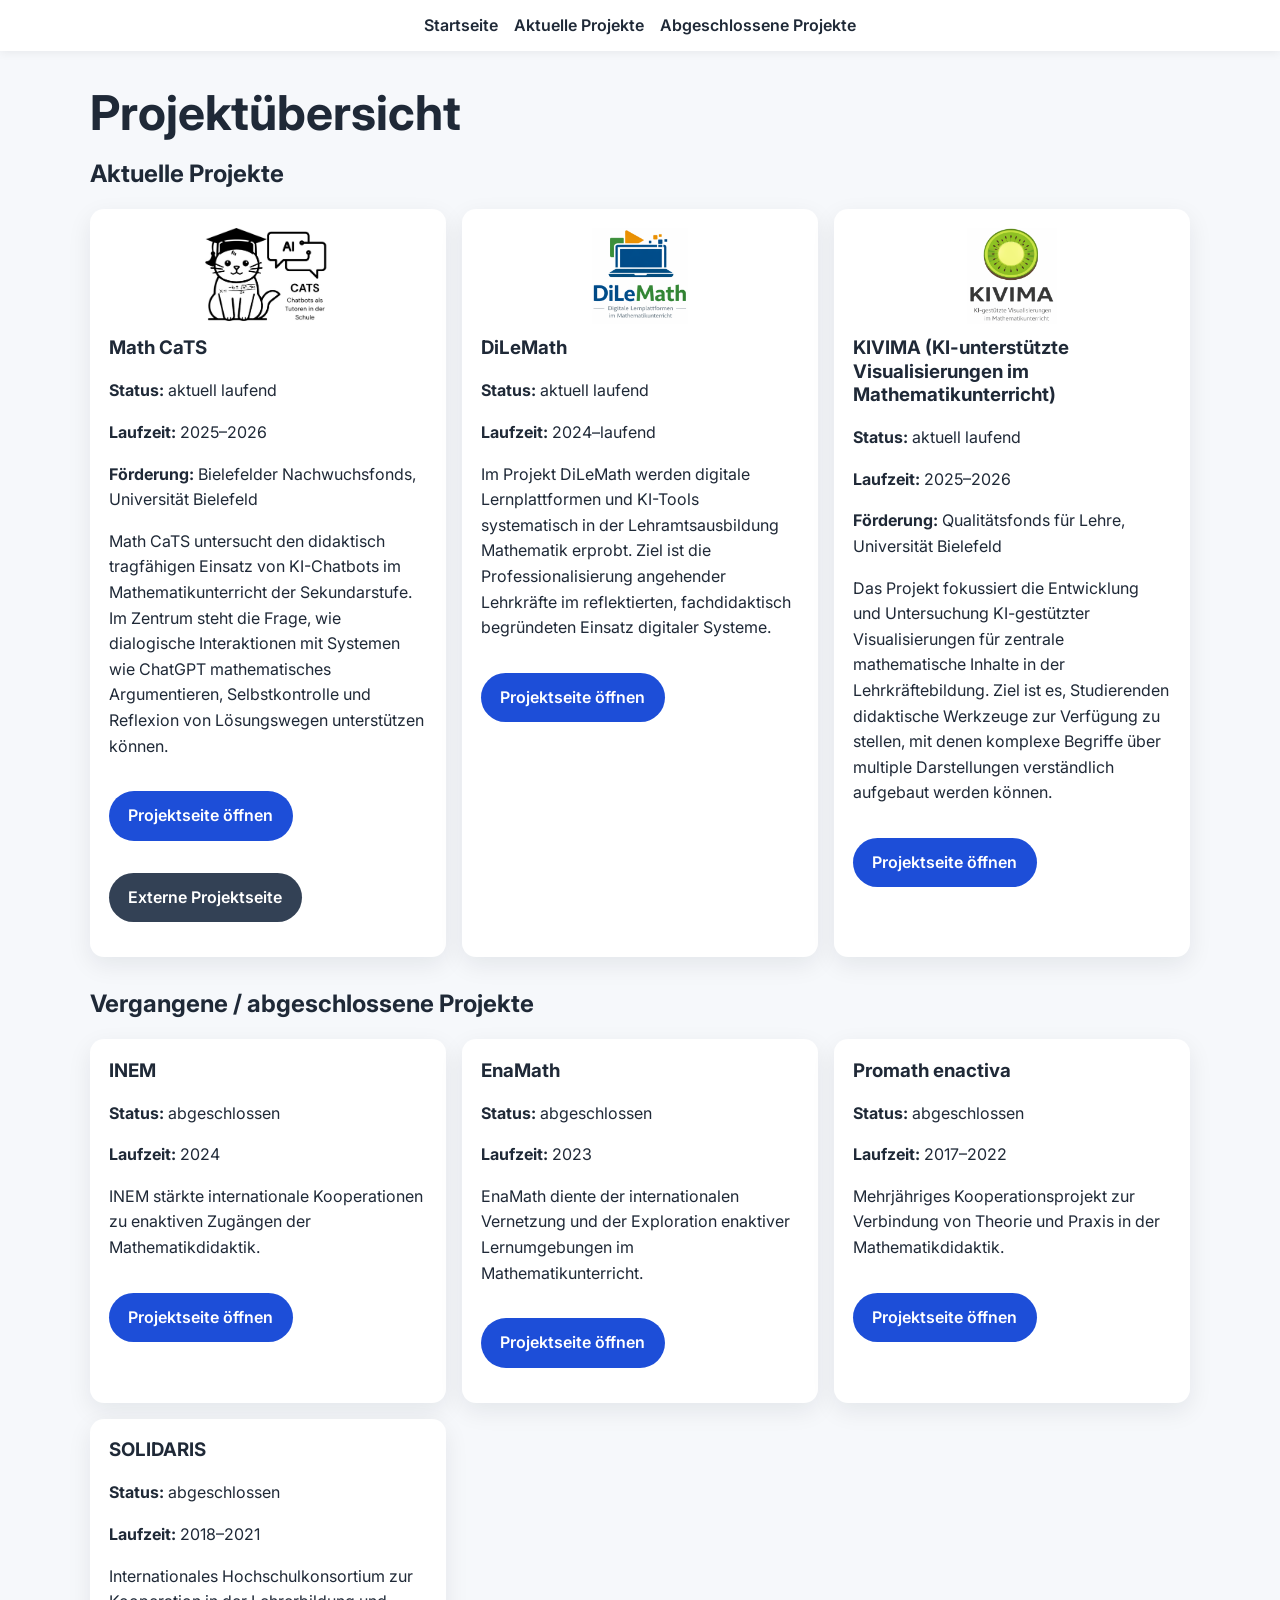
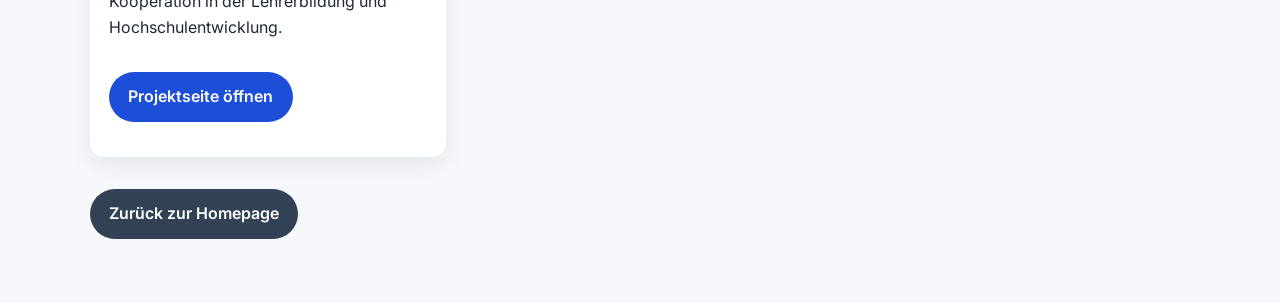
==== commit 481f35f4: "Update KIVIMA branding and improve mobile project layout" ====
--- a/projects.html
+++ b/projects.html
@@ -4,6 +4,7 @@
     <meta charset="UTF-8" />
     <meta name="viewport" content="width=device-width, initial-scale=1.0" />
     <title>Projektübersicht | Dr. Valentin Katter</title>
+    <link rel="icon" type="image/svg+xml" href="favicon-zeta.svg" />
     <link rel="preconnect" href="https://fonts.googleapis.com" />
     <link rel="preconnect" href="https://fonts.gstatic.com" crossorigin />
     <link href="https://fonts.googleapis.com/css2?family=Inter:wght@400;600;700&display=swap" rel="stylesheet" />
@@ -35,7 +36,7 @@
               <p><strong>Förderung:</strong> Bielefelder Nachwuchsfonds, Universität Bielefeld</p>
               <p>Math CaTS untersucht den didaktisch tragfähigen Einsatz von KI-Chatbots im Mathematikunterricht der Sekundarstufe. Im Zentrum steht die Frage, wie dialogische Interaktionen mit Systemen wie ChatGPT mathematisches Argumentieren, Selbstkontrolle und Reflexion von Lösungswegen unterstützen können.</p>
               <p><a class="btn" href="projects/math-cats.html">Projektseite öffnen</a></p>
-              <p><a class="btn btn-secondary" href="https://trompetenmann-arch.github.io/vkatter/projects/math-cats.html" target="_blank" rel="noopener noreferrer">Externe Projektseite</a></p>
+              <p><a class="btn btn-secondary" href="https://www.uni-bielefeld.de/fakultaeten/psychologie/abteilung/arbeitseinheiten/16/projekte/laufende/cats/" target="_blank" rel="noopener noreferrer">Externe Projektseite</a></p>
             </article>
 
             <article class="card">
@@ -48,7 +49,7 @@
             </article>
 
             <article class="card">
-              <img class="project-logo kivima-logo" src="Kivima_Logo" alt="KIVIMA Logo" />
+              <img class="project-logo kivima-logo" src="KIVIMA-Logo_new.png" alt="KIVIMA Logo" />
               <h3>KIVIMA (<strong>KI</strong>-unterstützte <strong>Vi</strong>sualisierungen im <strong>Ma</strong>thematikunterricht)</h3>
               <p><strong>Status:</strong> aktuell laufend</p>
               <p><strong>Laufzeit:</strong> 2025–2026</p>
--- a/styles.css
+++ b/styles.css
@@ -11,7 +11,7 @@
 }
 
 html {
-  scroll-padding-top: 5.5rem;
+  scroll-padding-top: 4.75rem;
 }
 
 body {
@@ -129,8 +129,8 @@
 }
 
 .section {
-  padding: 3rem 0;
-  scroll-margin-top: 5.5rem;
+  padding: 2rem 0 3rem;
+  scroll-margin-top: 4.75rem;
 }
 
 .table-wrap {
@@ -180,7 +180,7 @@
 .project-logo {
   display: block;
   width: min(100%, 180px);
-  max-height: 90px;
+  height: 96px;
   object-fit: contain;
   border-radius: 10px;
   background: #fff;
@@ -214,6 +214,10 @@
 
 .publication-list li {
   margin-bottom: 0.55rem;
+}
+
+.project-title {
+  min-height: 2.4em;
 }
 
 .site-footer {
@@ -241,11 +245,12 @@
 
 @media (max-width: 640px) {
   html {
-    scroll-padding-top: 7.75rem;
+    scroll-padding-top: 6.75rem;
   }
 
   .section {
-    scroll-margin-top: 7.75rem;
+    scroll-margin-top: 6.75rem;
+    padding-top: 1.25rem;
   }
 
   .nav-wrap {
@@ -304,3 +309,13 @@
 .project-content h1 {
   font-size: clamp(1.6rem, 3vw, 2.2rem);
 }
+
+@media (max-width: 900px) {
+  .project-layout {
+    grid-template-columns: 1fr;
+  }
+
+  .project-sidebar {
+    position: static;
+  }
+}
